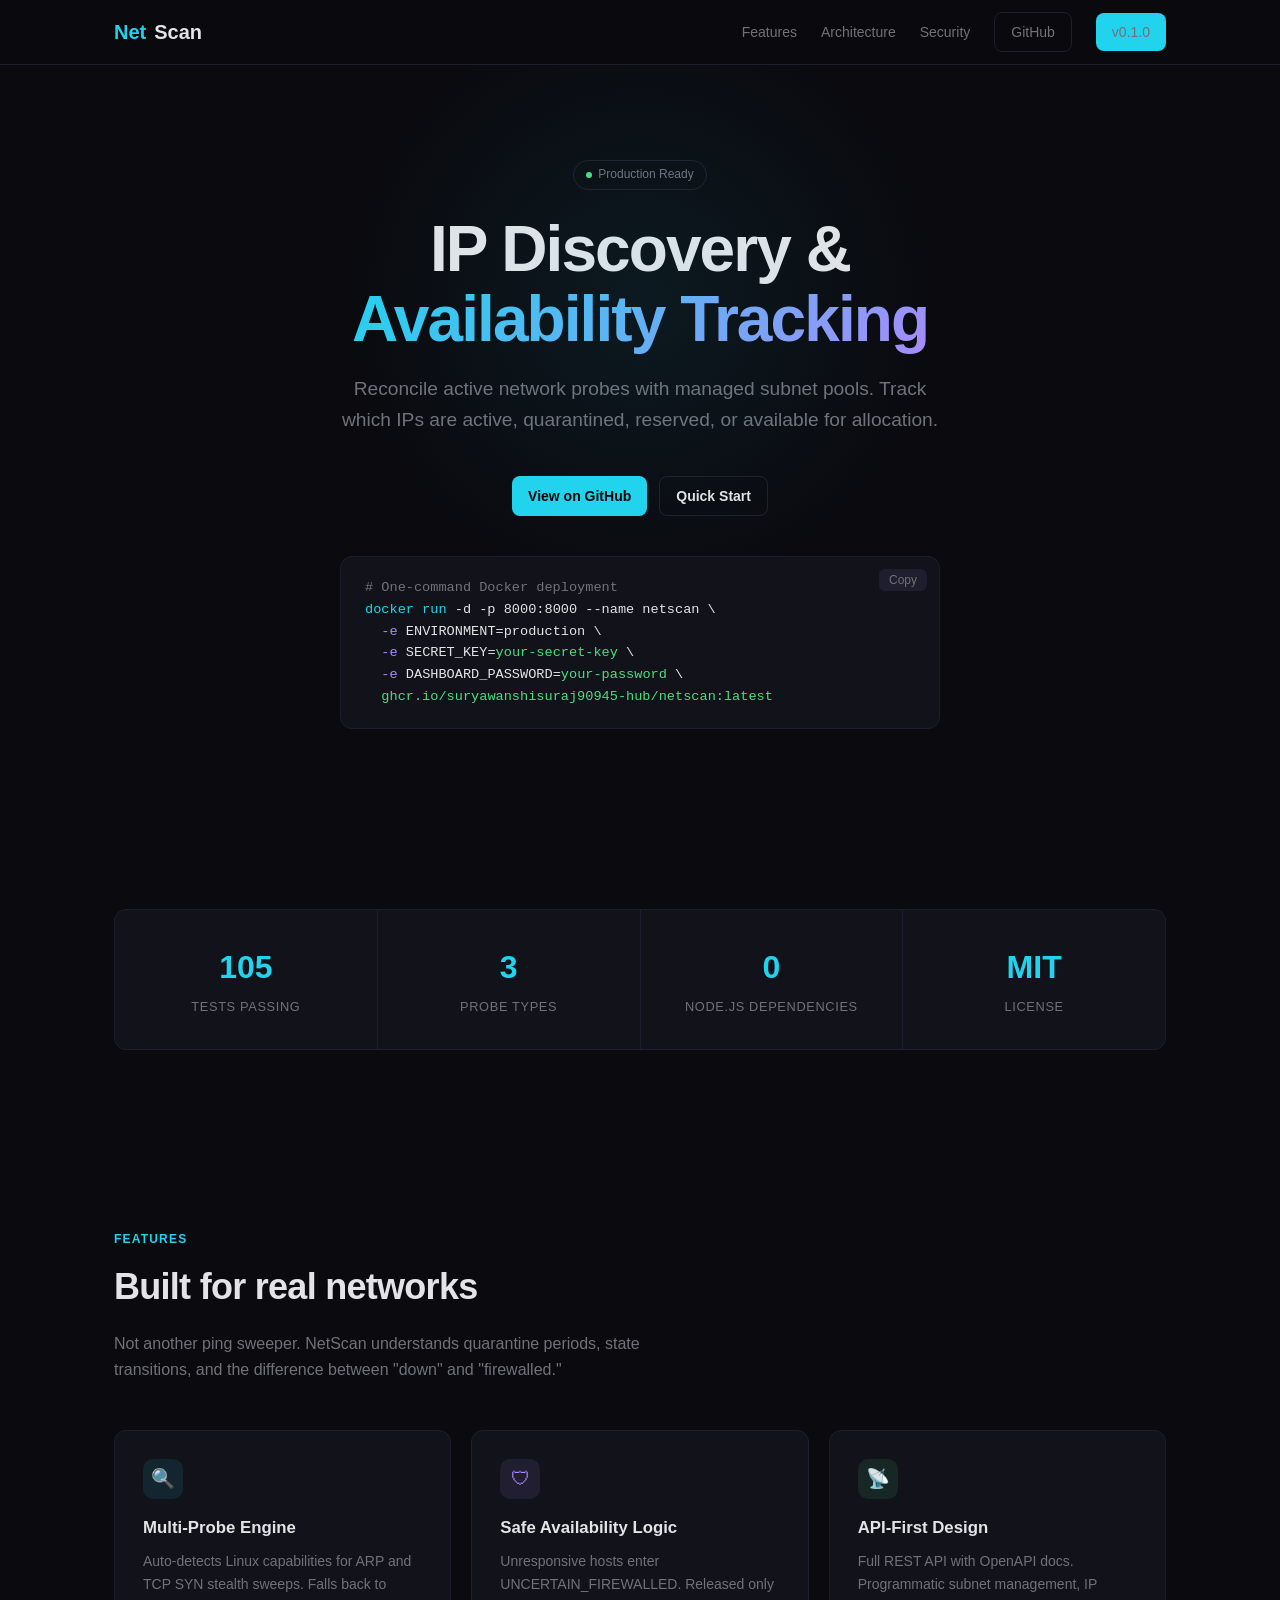
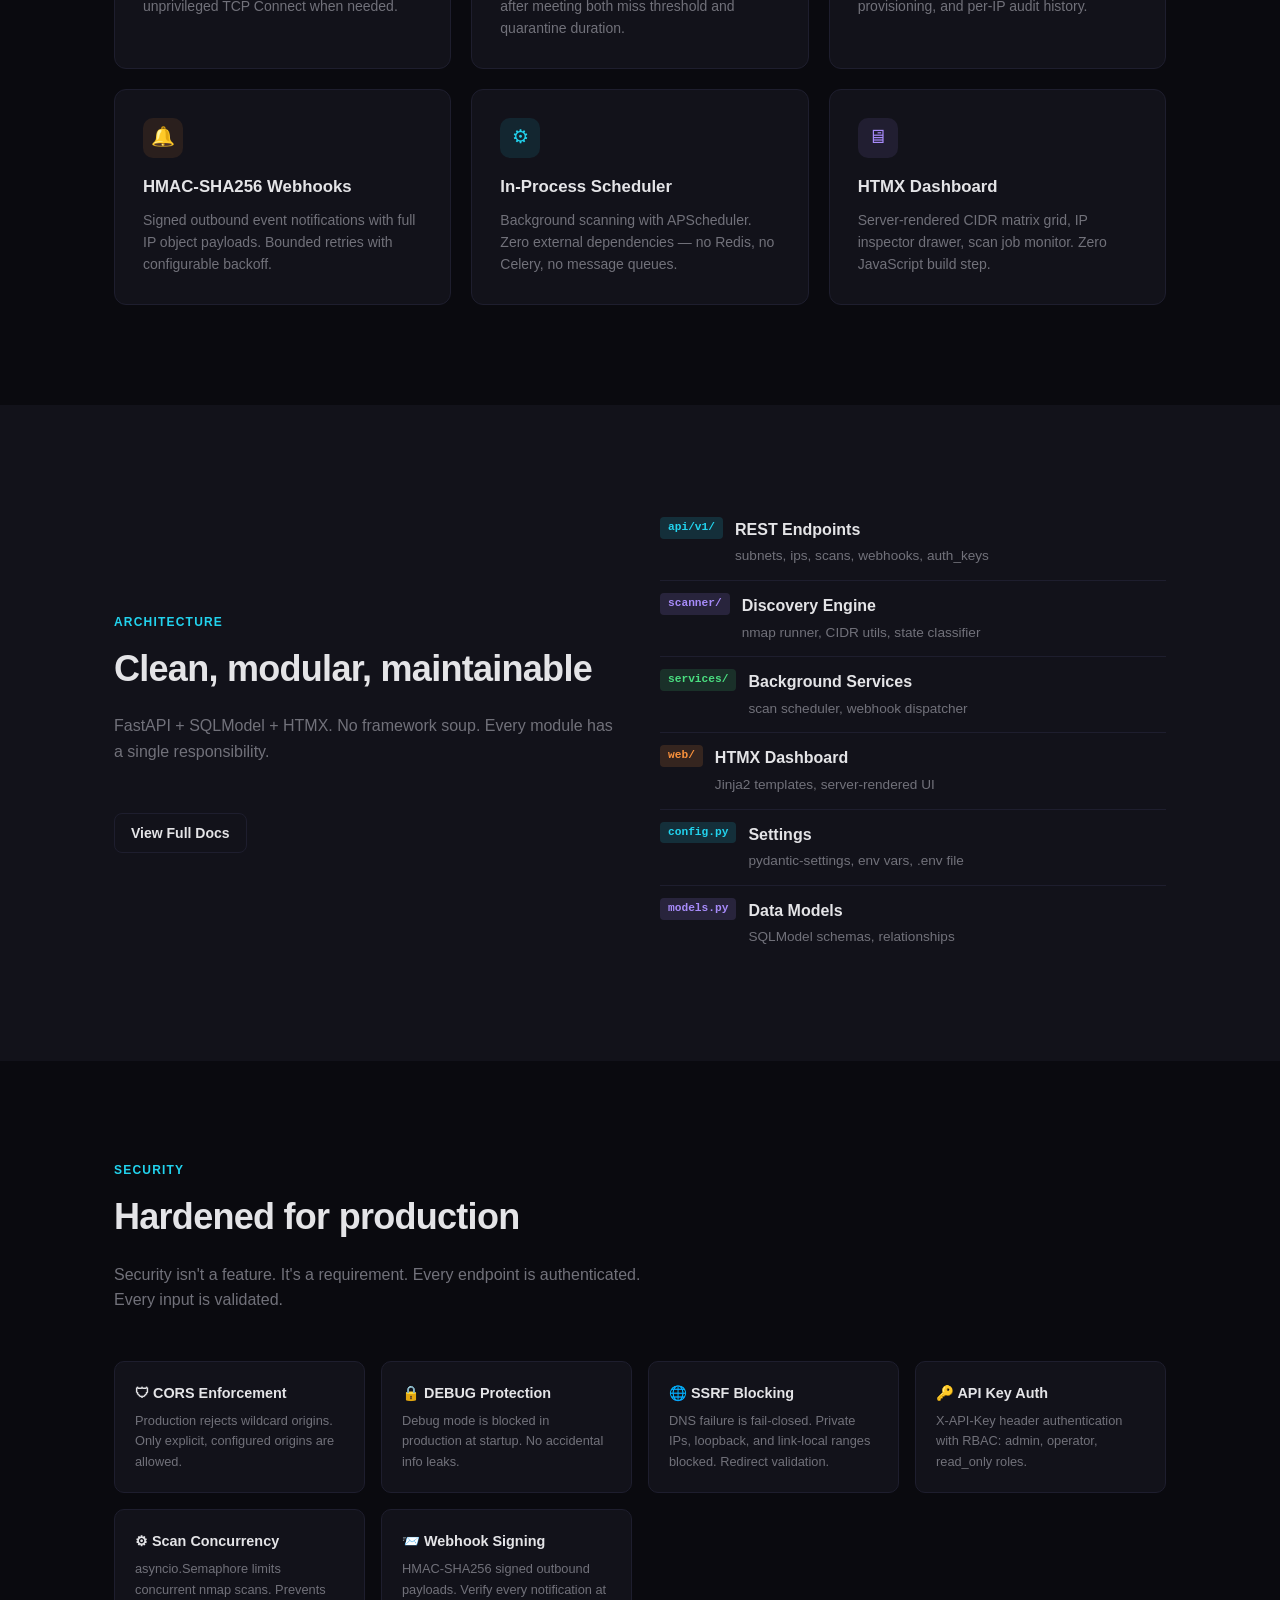
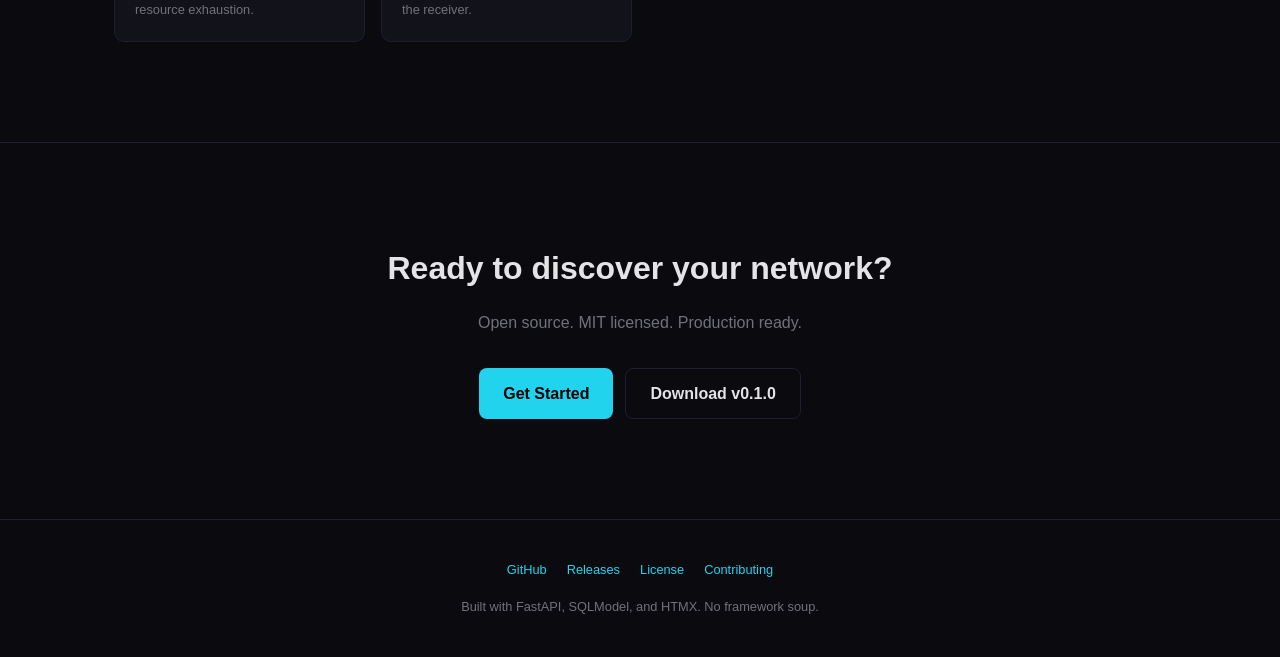
==== docs/index.html @ 88628615 "docs: add marketing landing page for GitHub Pages" ====
<!DOCTYPE html>
<html lang="en">
<head>
    <meta charset="UTF-8">
    <meta name="viewport" content="width=device-width, initial-scale=1.0">
    <title>NetScan — IP Discovery & Availability Tracking</title>
    <meta name="description" content="Production-grade IP discovery and availability tracking platform. Reconcile active network probes with managed subnet pools.">
    <link rel="icon" href="data:image/svg+xml,<svg xmlns='http://www.w3.org/2000/svg' viewBox='0 0 100 100'><text y='.9em' font-size='90'>🔍</text></svg>">
    <style>
        *{margin:0;padding:0;box-sizing:border-box}
        :root{
            --bg:#0a0a0f;--surface:#12121a;--border:#1e1e2e;
            --text:#e4e4e7;--muted:#71717a;--accent:#22d3ee;--accent2:#a78bfa;
            --green:#4ade80;--orange:#fb923c;--red:#f87171;
        }
        body{font-family:-apple-system,BlinkMacSystemFont,'Segoe UI',Roboto,sans-serif;background:var(--bg);color:var(--text);line-height:1.6;overflow-x:hidden}
        a{color:var(--accent);text-decoration:none}
        a:hover{text-decoration:underline}

        .container{max-width:1100px;margin:0 auto;padding:0 24px}

        /* NAV */
        nav{position:fixed;top:0;left:0;right:0;z-index:100;background:rgba(10,10,15,.85);backdrop-filter:blur(12px);border-bottom:1px solid var(--border)}
        nav .container{display:flex;align-items:center;justify-content:space-between;height:64px}
        .logo{font-size:1.25rem;font-weight:700;color:var(--text);display:flex;align-items:center;gap:8px}
        .logo span{color:var(--accent)}
        .nav-links{display:flex;gap:24px;align-items:center}
        .nav-links a{color:var(--muted);font-size:.875rem;font-weight:500;transition:color .2s}
        .nav-links a:hover{color:var(--text);text-decoration:none}
        .btn{display:inline-flex;align-items:center;gap:6px;padding:8px 16px;border-radius:8px;font-size:.875rem;font-weight:600;transition:all .2s}
        .btn-primary{background:var(--accent);color:#000}
        .btn-primary:hover{background:#06b6d4;text-decoration:none}
        .btn-outline{border:1px solid var(--border);color:var(--text)}
        .btn-outline:hover{border-color:var(--accent);color:var(--accent);text-decoration:none}

        /* HERO */
        .hero{padding:160px 0 100px;text-align:center;position:relative}
        .hero::before{content:'';position:absolute;top:0;left:50%;transform:translateX(-50%);width:600px;height:600px;background:radial-gradient(circle,rgba(34,211,238,.08) 0%,transparent 70%);pointer-events:none}
        .badge{display:inline-flex;align-items:center;gap:6px;padding:4px 12px;border:1px solid var(--border);border-radius:999px;font-size:.75rem;color:var(--muted);margin-bottom:24px}
        .badge .dot{width:6px;height:6px;border-radius:50%;background:var(--green);animation:pulse 2s infinite}
        @keyframes pulse{0%,100%{opacity:1}50%{opacity:.4}}
        h1{font-size:clamp(2.5rem,6vw,4rem);font-weight:800;line-height:1.1;margin-bottom:20px;letter-spacing:-.03em}
        h1 .gradient{background:linear-gradient(135deg,var(--accent),var(--accent2));-webkit-background-clip:text;-webkit-text-fill-color:transparent}
        .hero-sub{font-size:1.2rem;color:var(--muted);max-width:600px;margin:0 auto 40px}
        .hero-actions{display:flex;gap:12px;justify-content:center;flex-wrap:wrap}

        /* CODE */
        .code-block{background:var(--surface);border:1px solid var(--border);border-radius:12px;padding:20px 24px;text-align:left;max-width:600px;margin:40px auto 0;font-family:'SF Mono',Fira Code,monospace;font-size:.85rem;overflow-x:auto;position:relative}
        .code-block .comment{color:var(--muted)}
        .code-block .cmd{color:var(--accent)}
        .code-block .flag{color:var(--accent2)}
        .code-block .str{color:var(--green)}
        .copy-btn{position:absolute;top:12px;right:12px;background:var(--border);border:none;color:var(--muted);padding:4px 10px;border-radius:6px;font-size:.75rem;cursor:pointer;transition:all .2s}
        .copy-btn:hover{color:var(--text);background:#2a2a3a}

        /* STATS */
        .stats{display:grid;grid-template-columns:repeat(4,1fr);gap:1px;background:var(--border);border:1px solid var(--border);border-radius:12px;overflow:hidden;margin:80px 0}
        .stat{background:var(--surface);padding:32px 20px;text-align:center}
        .stat-value{font-size:2rem;font-weight:800;color:var(--accent)}
        .stat-label{font-size:.8rem;color:var(--muted);margin-top:4px;text-transform:uppercase;letter-spacing:.05em}

        /* FEATURES */
        .section{padding:100px 0}
        .section-label{font-size:.75rem;text-transform:uppercase;letter-spacing:.1em;color:var(--accent);font-weight:600;margin-bottom:8px}
        .section-title{font-size:2.25rem;font-weight:700;margin-bottom:16px;letter-spacing:-.02em}
        .section-desc{color:var(--muted);max-width:560px;margin-bottom:48px}
        .features{display:grid;grid-template-columns:repeat(auto-fit,minmax(300px,1fr));gap:20px}
        .feature{background:var(--surface);border:1px solid var(--border);border-radius:12px;padding:28px;transition:border-color .2s}
        .feature:hover{border-color:var(--accent)}
        .feature-icon{width:40px;height:40px;border-radius:10px;display:flex;align-items:center;justify-content:center;font-size:1.2rem;margin-bottom:16px}
        .feature-icon.cyan{background:rgba(34,211,238,.1);color:var(--accent)}
        .feature-icon.purple{background:rgba(167,139,250,.1);color:var(--accent2)}
        .feature-icon.green{background:rgba(74,222,128,.1);color:var(--green)}
        .feature-icon.orange{background:rgba(251,146,60,.1);color:var(--orange)}
        .feature h3{font-size:1.05rem;font-weight:600;margin-bottom:8px}
        .feature p{font-size:.875rem;color:var(--muted);line-height:1.6}

        /* ARCHITECTURE */
        .arch-grid{display:grid;grid-template-columns:1fr 1fr;gap:40px;align-items:center}
        .arch-list{list-style:none}
        .arch-list li{padding:12px 0;border-bottom:1px solid var(--border);display:flex;align-items:flex-start;gap:12px}
        .arch-list li:last-child{border:none}
        .arch-tag{font-size:.7rem;padding:2px 8px;border-radius:4px;font-weight:600;white-space:nowrap;font-family:monospace}
        .arch-tag.api{background:rgba(34,211,238,.15);color:var(--accent)}
        .arch-tag.scanner{background:rgba(167,139,250,.15);color:var(--accent2)}
        .arch-tag.service{background:rgba(74,222,128,.15);color:var(--green)}
        .arch-tag.web{background:rgba(251,146,60,.15);color:var(--orange)}

        /* SECURITY */
        .security-grid{display:grid;grid-template-columns:repeat(auto-fit,minmax(240px,1fr));gap:16px}
        .security-card{background:var(--surface);border:1px solid var(--border);border-radius:10px;padding:20px}
        .security-card h4{font-size:.9rem;font-weight:600;margin-bottom:6px;display:flex;align-items:center;gap:8px}
        .security-card p{font-size:.8rem;color:var(--muted)}

        /* CTA */
        .cta{text-align:center;padding:100px 0;border-top:1px solid var(--border)}
        .cta h2{font-size:2rem;font-weight:700;margin-bottom:16px}
        .cta p{color:var(--muted);margin-bottom:32px}

        /* FOOTER */
        footer{border-top:1px solid var(--border);padding:40px 0;text-align:center;color:var(--muted);font-size:.8rem}
        footer .links{display:flex;gap:20px;justify-content:center;margin-bottom:16px}

        @media(max-width:768px){
            .stats{grid-template-columns:repeat(2,1fr)}
            .arch-grid{grid-template-columns:1fr}
            .nav-links a:not(.btn){display:none}
        }
    </style>
</head>
<body>

<nav>
    <div class="container">
        <div class="logo"><span>Net</span>Scan</div>
        <div class="nav-links">
            <a href="#features">Features</a>
            <a href="#architecture">Architecture</a>
            <a href="#security">Security</a>
            <a href="https://github.com/suryawanshisuraj90945-hub/netscan" class="btn btn-outline" target="_blank">GitHub</a>
            <a href="https://github.com/suryawanshisuraj90945-hub/netscan/releases" class="btn btn-primary" target="_blank">v0.1.0</a>
        </div>
    </div>
</nav>

<section class="hero">
    <div class="container">
        <div class="badge"><span class="dot"></span> Production Ready</div>
        <h1>IP Discovery &<br><span class="gradient">Availability Tracking</span></h1>
        <p class="hero-sub">Reconcile active network probes with managed subnet pools. Track which IPs are active, quarantined, reserved, or available for allocation.</p>
        <div class="hero-actions">
            <a href="https://github.com/suryawanshisuraj90945-hub/netscan" class="btn btn-primary" target="_blank">View on GitHub</a>
            <a href="https://github.com/suryawanshisuraj90945-hub/netscan#quickstart" class="btn btn-outline" target="_blank">Quick Start</a>
        </div>
        <div class="code-block">
            <button class="copy-btn" onclick="navigator.clipboard.writeText(this.dataset.cmd)">Copy</button>
            <span class="comment"># One-command Docker deployment</span><br>
            <span class="cmd">docker run</span> -d -p 8000:8000 --name netscan \<br>
            &nbsp;&nbsp;<span class="flag">-e</span> ENVIRONMENT=production \<br>
            &nbsp;&nbsp;<span class="flag">-e</span> SECRET_KEY=<span class="str">your-secret-key</span> \<br>
            &nbsp;&nbsp;<span class="flag">-e</span> DASHBOARD_PASSWORD=<span class="str">your-password</span> \<br>
            &nbsp;&nbsp;<span class="str">ghcr.io/suryawanshisuraj90945-hub/netscan:latest</span>
        </div>
    </div>
</section>

<section class="container">
    <div class="stats">
        <div class="stat"><div class="stat-value">105</div><div class="stat-label">Tests Passing</div></div>
        <div class="stat"><div class="stat-value">3</div><div class="stat-label">Probe Types</div></div>
        <div class="stat"><div class="stat-value">0</div><div class="stat-label">Node.js Dependencies</div></div>
        <div class="stat"><div class="stat-value">MIT</div><div class="stat-label">License</div></div>
    </div>
</section>

<section class="section" id="features">
    <div class="container">
        <div class="section-label">Features</div>
        <h2 class="section-title">Built for real networks</h2>
        <p class="section-desc">Not another ping sweeper. NetScan understands quarantine periods, state transitions, and the difference between "down" and "firewalled."</p>
        <div class="features">
            <div class="feature">
                <div class="feature-icon cyan">&#x1f50d;</div>
                <h3>Multi-Probe Engine</h3>
                <p>Auto-detects Linux capabilities for ARP and TCP SYN stealth sweeps. Falls back to unprivileged TCP Connect when needed.</p>
            </div>
            <div class="feature">
                <div class="feature-icon purple">&#x1f6e1;</div>
                <h3>Safe Availability Logic</h3>
                <p>Unresponsive hosts enter UNCERTAIN_FIREWALLED. Released only after meeting both miss threshold and quarantine duration.</p>
            </div>
            <div class="feature">
                <div class="feature-icon green">&#x1f4e1;</div>
                <h3>API-First Design</h3>
                <p>Full REST API with OpenAPI docs. Programmatic subnet management, IP provisioning, and per-IP audit history.</p>
            </div>
            <div class="feature">
                <div class="feature-icon orange">&#x1f514;</div>
                <h3>HMAC-SHA256 Webhooks</h3>
                <p>Signed outbound event notifications with full IP object payloads. Bounded retries with configurable backoff.</p>
            </div>
            <div class="feature">
                <div class="feature-icon cyan">&#x2699;</div>
                <h3>In-Process Scheduler</h3>
                <p>Background scanning with APScheduler. Zero external dependencies &mdash; no Redis, no Celery, no message queues.</p>
            </div>
            <div class="feature">
                <div class="feature-icon purple">&#x1f5a5;</div>
                <h3>HTMX Dashboard</h3>
                <p>Server-rendered CIDR matrix grid, IP inspector drawer, scan job monitor. Zero JavaScript build step.</p>
            </div>
        </div>
    </div>
</section>

<section class="section" id="architecture" style="background:var(--surface)">
    <div class="container">
        <div class="arch-grid">
            <div>
                <div class="section-label">Architecture</div>
                <h2 class="section-title">Clean, modular, maintainable</h2>
                <p class="section-desc">FastAPI + SQLModel + HTMX. No framework soup. Every module has a single responsibility.</p>
                <a href="https://github.com/suryawanshisuraj90945-hub/netscan#architecture" class="btn btn-outline" target="_blank">View Full Docs</a>
            </div>
            <ul class="arch-list">
                <li><span class="arch-tag api">api/v1/</span><div><strong>REST Endpoints</strong><br><span style="color:var(--muted);font-size:.85rem">subnets, ips, scans, webhooks, auth_keys</span></div></li>
                <li><span class="arch-tag scanner">scanner/</span><div><strong>Discovery Engine</strong><br><span style="color:var(--muted);font-size:.85rem">nmap runner, CIDR utils, state classifier</span></div></li>
                <li><span class="arch-tag service">services/</span><div><strong>Background Services</strong><br><span style="color:var(--muted);font-size:.85rem">scan scheduler, webhook dispatcher</span></div></li>
                <li><span class="arch-tag web">web/</span><div><strong>HTMX Dashboard</strong><br><span style="color:var(--muted);font-size:.85rem">Jinja2 templates, server-rendered UI</span></div></li>
                <li><span class="arch-tag api">config.py</span><div><strong>Settings</strong><br><span style="color:var(--muted);font-size:.85rem">pydantic-settings, env vars, .env file</span></div></li>
                <li><span class="arch-tag scanner">models.py</span><div><strong>Data Models</strong><br><span style="color:var(--muted);font-size:.85rem">SQLModel schemas, relationships</span></div></li>
            </ul>
        </div>
    </div>
</section>

<section class="section" id="security">
    <div class="container">
        <div class="section-label">Security</div>
        <h2 class="section-title">Hardened for production</h2>
        <p class="section-desc">Security isn't a feature. It's a requirement. Every endpoint is authenticated. Every input is validated.</p>
        <div class="security-grid">
            <div class="security-card">
                <h4>&#x1f6e1; CORS Enforcement</h4>
                <p>Production rejects wildcard origins. Only explicit, configured origins are allowed.</p>
            </div>
            <div class="security-card">
                <h4>&#x1f512; DEBUG Protection</h4>
                <p>Debug mode is blocked in production at startup. No accidental info leaks.</p>
            </div>
            <div class="security-card">
                <h4>&#x1f310; SSRF Blocking</h4>
                <p>DNS failure is fail-closed. Private IPs, loopback, and link-local ranges blocked. Redirect validation.</p>
            </div>
            <div class="security-card">
                <h4>&#x1f511; API Key Auth</h4>
                <p>X-API-Key header authentication with RBAC: admin, operator, read_only roles.</p>
            </div>
            <div class="security-card">
                <h4>&#x2699; Scan Concurrency</h4>
                <p>asyncio.Semaphore limits concurrent nmap scans. Prevents resource exhaustion.</p>
            </div>
            <div class="security-card">
                <h4>&#x1f4e8; Webhook Signing</h4>
                <p>HMAC-SHA256 signed outbound payloads. Verify every notification at the receiver.</p>
            </div>
        </div>
    </div>
</section>

<section class="cta">
    <div class="container">
        <h2>Ready to discover your network?</h2>
        <p>Open source. MIT licensed. Production ready.</p>
        <div style="display:flex;gap:12px;justify-content:center;flex-wrap:wrap">
            <a href="https://github.com/suryawanshisuraj90945-hub/netscan" class="btn btn-primary" target="_blank" style="padding:12px 24px;font-size:1rem">Get Started</a>
            <a href="https://github.com/suryawanshisuraj90945-hub/netscan/releases" class="btn btn-outline" target="_blank" style="padding:12px 24px;font-size:1rem">Download v0.1.0</a>
        </div>
    </div>
</section>

<footer>
    <div class="container">
        <div class="links">
            <a href="https://github.com/suryawanshisuraj90945-hub/netscan" target="_blank">GitHub</a>
            <a href="https://github.com/suryawanshisuraj90945-hub/netscan/releases" target="_blank">Releases</a>
            <a href="https://github.com/suryawanshisuraj90945-hub/netscan/blob/main/LICENSE" target="_blank">License</a>
            <a href="https://github.com/suryawanshisuraj90945-hub/netscan/blob/main/CONTRIBUTING.md" target="_blank">Contributing</a>
        </div>
        <p>Built with FastAPI, SQLModel, and HTMX. No framework soup.</p>
    </div>
</footer>

<script>
document.querySelectorAll('.copy-btn').forEach(btn => {
    const block = btn.closest('.code-block');
    const text = block.textContent.replace('Copy', '').trim();
    btn.dataset.cmd = text;
});
</script>

</body>
</html>
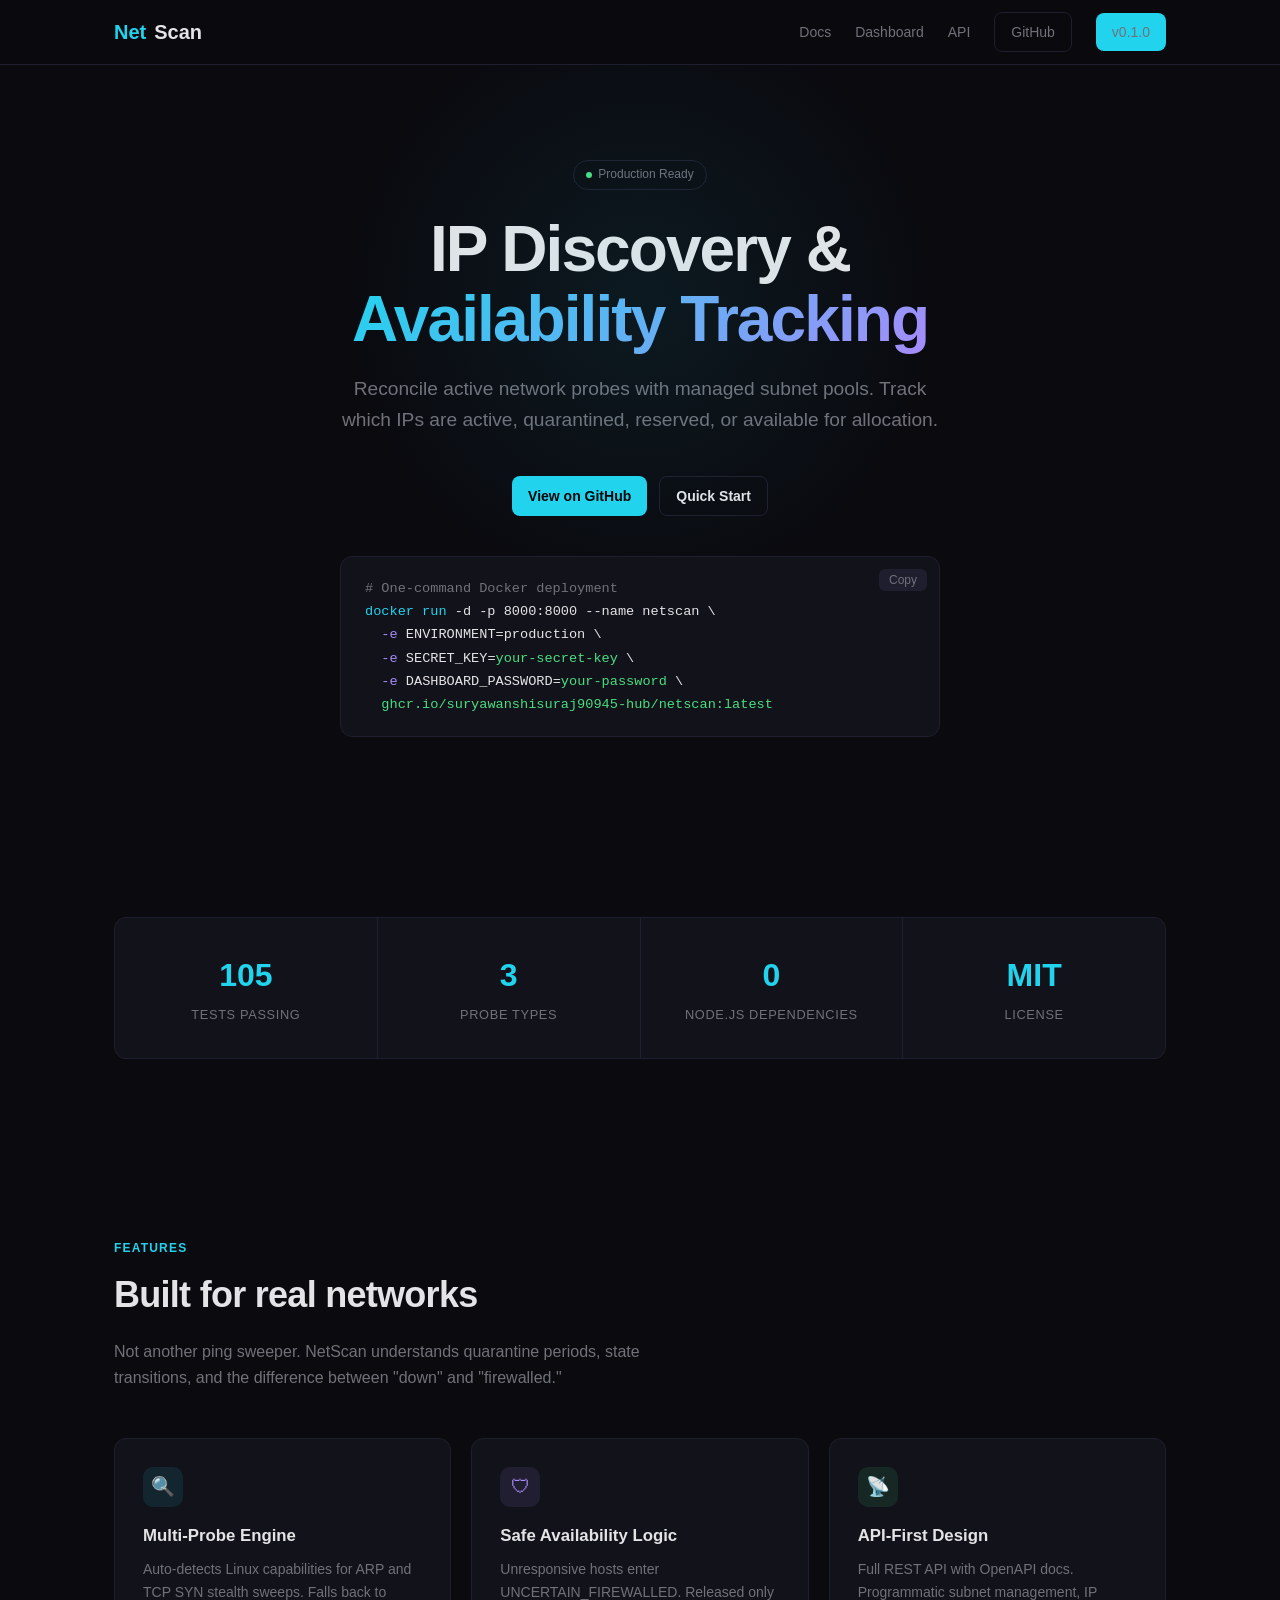
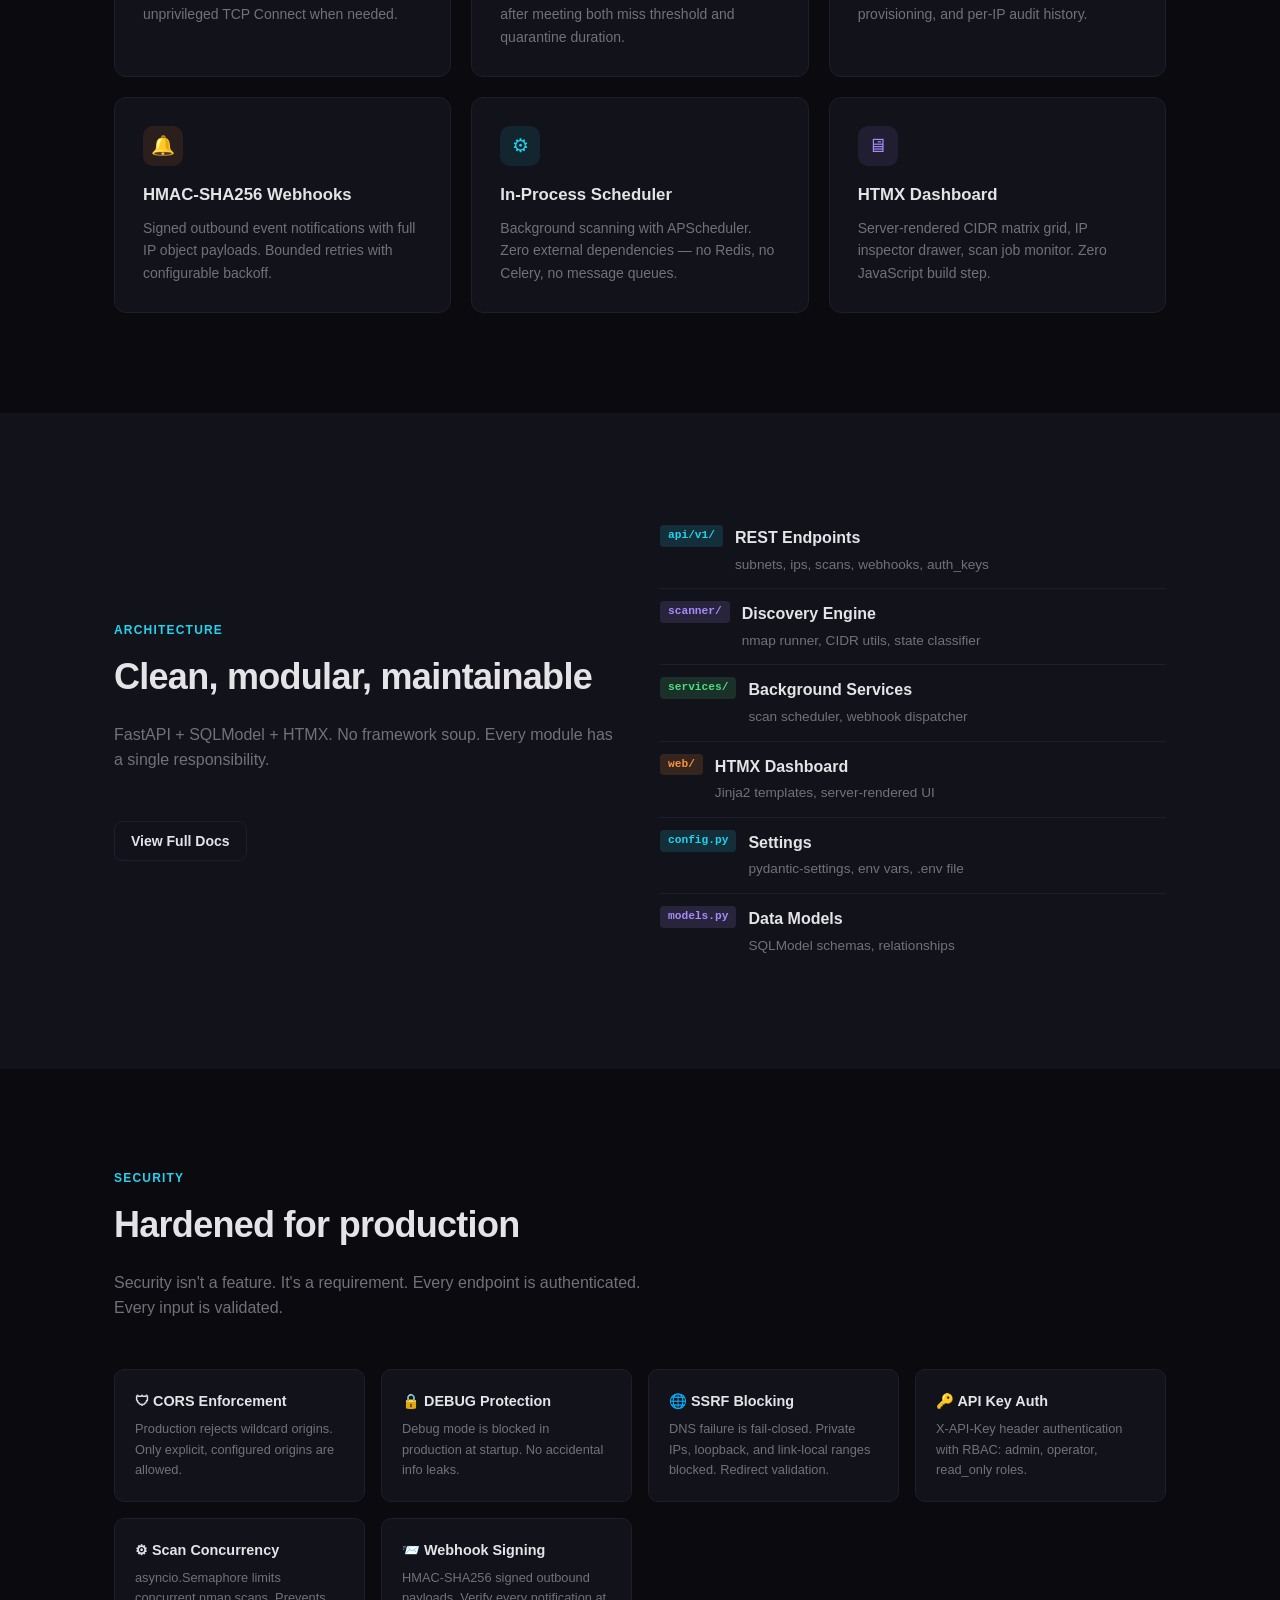
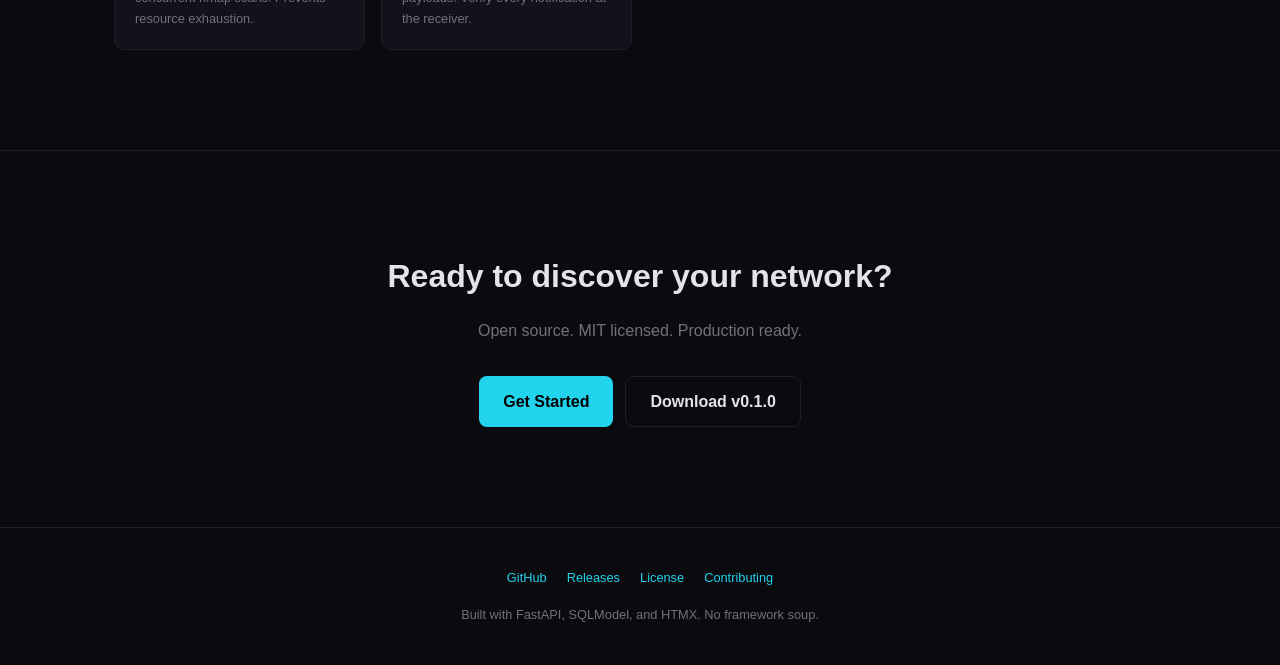
==== commit 9b602701: "docs: add documentation, dashboard guide, and API reference pages" ====
--- a/docs/index.html
+++ b/docs/index.html
@@ -6,34 +6,8 @@
     <title>NetScan — IP Discovery & Availability Tracking</title>
     <meta name="description" content="Production-grade IP discovery and availability tracking platform. Reconcile active network probes with managed subnet pools.">
     <link rel="icon" href="data:image/svg+xml,<svg xmlns='http://www.w3.org/2000/svg' viewBox='0 0 100 100'><text y='.9em' font-size='90'>🔍</text></svg>">
+    <link rel="stylesheet" href="style.css">
     <style>
-        *{margin:0;padding:0;box-sizing:border-box}
-        :root{
-            --bg:#0a0a0f;--surface:#12121a;--border:#1e1e2e;
-            --text:#e4e4e7;--muted:#71717a;--accent:#22d3ee;--accent2:#a78bfa;
-            --green:#4ade80;--orange:#fb923c;--red:#f87171;
-        }
-        body{font-family:-apple-system,BlinkMacSystemFont,'Segoe UI',Roboto,sans-serif;background:var(--bg);color:var(--text);line-height:1.6;overflow-x:hidden}
-        a{color:var(--accent);text-decoration:none}
-        a:hover{text-decoration:underline}
-
-        .container{max-width:1100px;margin:0 auto;padding:0 24px}
-
-        /* NAV */
-        nav{position:fixed;top:0;left:0;right:0;z-index:100;background:rgba(10,10,15,.85);backdrop-filter:blur(12px);border-bottom:1px solid var(--border)}
-        nav .container{display:flex;align-items:center;justify-content:space-between;height:64px}
-        .logo{font-size:1.25rem;font-weight:700;color:var(--text);display:flex;align-items:center;gap:8px}
-        .logo span{color:var(--accent)}
-        .nav-links{display:flex;gap:24px;align-items:center}
-        .nav-links a{color:var(--muted);font-size:.875rem;font-weight:500;transition:color .2s}
-        .nav-links a:hover{color:var(--text);text-decoration:none}
-        .btn{display:inline-flex;align-items:center;gap:6px;padding:8px 16px;border-radius:8px;font-size:.875rem;font-weight:600;transition:all .2s}
-        .btn-primary{background:var(--accent);color:#000}
-        .btn-primary:hover{background:#06b6d4;text-decoration:none}
-        .btn-outline{border:1px solid var(--border);color:var(--text)}
-        .btn-outline:hover{border-color:var(--accent);color:var(--accent);text-decoration:none}
-
-        /* HERO */
         .hero{padding:160px 0 100px;text-align:center;position:relative}
         .hero::before{content:'';position:absolute;top:0;left:50%;transform:translateX(-50%);width:600px;height:600px;background:radial-gradient(circle,rgba(34,211,238,.08) 0%,transparent 70%);pointer-events:none}
         .badge{display:inline-flex;align-items:center;gap:6px;padding:4px 12px;border:1px solid var(--border);border-radius:999px;font-size:.75rem;color:var(--muted);margin-bottom:24px}
@@ -43,23 +17,13 @@
         h1 .gradient{background:linear-gradient(135deg,var(--accent),var(--accent2));-webkit-background-clip:text;-webkit-text-fill-color:transparent}
         .hero-sub{font-size:1.2rem;color:var(--muted);max-width:600px;margin:0 auto 40px}
         .hero-actions{display:flex;gap:12px;justify-content:center;flex-wrap:wrap}
-
-        /* CODE */
-        .code-block{background:var(--surface);border:1px solid var(--border);border-radius:12px;padding:20px 24px;text-align:left;max-width:600px;margin:40px auto 0;font-family:'SF Mono',Fira Code,monospace;font-size:.85rem;overflow-x:auto;position:relative}
-        .code-block .comment{color:var(--muted)}
-        .code-block .cmd{color:var(--accent)}
-        .code-block .flag{color:var(--accent2)}
-        .code-block .str{color:var(--green)}
+        .code-block{max-width:600px;margin:40px auto 0;text-align:left;position:relative}
         .copy-btn{position:absolute;top:12px;right:12px;background:var(--border);border:none;color:var(--muted);padding:4px 10px;border-radius:6px;font-size:.75rem;cursor:pointer;transition:all .2s}
         .copy-btn:hover{color:var(--text);background:#2a2a3a}
-
-        /* STATS */
         .stats{display:grid;grid-template-columns:repeat(4,1fr);gap:1px;background:var(--border);border:1px solid var(--border);border-radius:12px;overflow:hidden;margin:80px 0}
         .stat{background:var(--surface);padding:32px 20px;text-align:center}
         .stat-value{font-size:2rem;font-weight:800;color:var(--accent)}
         .stat-label{font-size:.8rem;color:var(--muted);margin-top:4px;text-transform:uppercase;letter-spacing:.05em}
-
-        /* FEATURES */
         .section{padding:100px 0}
         .section-label{font-size:.75rem;text-transform:uppercase;letter-spacing:.1em;color:var(--accent);font-weight:600;margin-bottom:8px}
         .section-title{font-size:2.25rem;font-weight:700;margin-bottom:16px;letter-spacing:-.02em}
@@ -74,8 +38,6 @@
         .feature-icon.orange{background:rgba(251,146,60,.1);color:var(--orange)}
         .feature h3{font-size:1.05rem;font-weight:600;margin-bottom:8px}
         .feature p{font-size:.875rem;color:var(--muted);line-height:1.6}
-
-        /* ARCHITECTURE */
         .arch-grid{display:grid;grid-template-columns:1fr 1fr;gap:40px;align-items:center}
         .arch-list{list-style:none}
         .arch-list li{padding:12px 0;border-bottom:1px solid var(--border);display:flex;align-items:flex-start;gap:12px}
@@ -85,27 +47,16 @@
         .arch-tag.scanner{background:rgba(167,139,250,.15);color:var(--accent2)}
         .arch-tag.service{background:rgba(74,222,128,.15);color:var(--green)}
         .arch-tag.web{background:rgba(251,146,60,.15);color:var(--orange)}
-
-        /* SECURITY */
         .security-grid{display:grid;grid-template-columns:repeat(auto-fit,minmax(240px,1fr));gap:16px}
         .security-card{background:var(--surface);border:1px solid var(--border);border-radius:10px;padding:20px}
         .security-card h4{font-size:.9rem;font-weight:600;margin-bottom:6px;display:flex;align-items:center;gap:8px}
         .security-card p{font-size:.8rem;color:var(--muted)}
-
-        /* CTA */
         .cta{text-align:center;padding:100px 0;border-top:1px solid var(--border)}
         .cta h2{font-size:2rem;font-weight:700;margin-bottom:16px}
         .cta p{color:var(--muted);margin-bottom:32px}
-
-        /* FOOTER */
         footer{border-top:1px solid var(--border);padding:40px 0;text-align:center;color:var(--muted);font-size:.8rem}
         footer .links{display:flex;gap:20px;justify-content:center;margin-bottom:16px}
-
-        @media(max-width:768px){
-            .stats{grid-template-columns:repeat(2,1fr)}
-            .arch-grid{grid-template-columns:1fr}
-            .nav-links a:not(.btn){display:none}
-        }
+        @media(max-width:768px){.stats{grid-template-columns:repeat(2,1fr)}.arch-grid{grid-template-columns:1fr}.nav-links a:not(.btn){display:none}}
     </style>
 </head>
 <body>
@@ -114,9 +65,9 @@
     <div class="container">
         <div class="logo"><span>Net</span>Scan</div>
         <div class="nav-links">
-            <a href="#features">Features</a>
-            <a href="#architecture">Architecture</a>
-            <a href="#security">Security</a>
+            <a href="docs.html">Docs</a>
+            <a href="dashboard.html">Dashboard</a>
+            <a href="api.html">API</a>
             <a href="https://github.com/suryawanshisuraj90945-hub/netscan" class="btn btn-outline" target="_blank">GitHub</a>
             <a href="https://github.com/suryawanshisuraj90945-hub/netscan/releases" class="btn btn-primary" target="_blank">v0.1.0</a>
         </div>
--- a/docs/style.css
+++ b/docs/style.css
@@ -0,0 +1,80 @@
+*{margin:0;padding:0;box-sizing:border-box}
+:root{--bg:#0a0a0f;--surface:#12121a;--border:#1e1e2e;--text:#e4e4e7;--muted:#71717a;--accent:#22d3ee;--accent2:#a78bfa;--green:#4ade80;--orange:#fb923c;--red:#f87171}
+body{font-family:-apple-system,BlinkMacSystemFont,'Segoe UI',Roboto,sans-serif;background:var(--bg);color:var(--text);line-height:1.6}
+a{color:var(--accent);text-decoration:none}a:hover{text-decoration:underline}
+.container{max-width:1100px;margin:0 auto;padding:0 24px}
+code{background:rgba(34,211,238,.1);padding:2px 6px;border-radius:4px;font-size:.85em;font-family:'SF Mono',Fira Code,monospace;color:var(--accent)}
+
+nav{position:fixed;top:0;left:0;right:0;z-index:100;background:rgba(10,10,15,.85);backdrop-filter:blur(12px);border-bottom:1px solid var(--border)}
+nav .container{display:flex;align-items:center;justify-content:space-between;height:64px}
+.logo{font-size:1.25rem;font-weight:700;color:var(--text);display:flex;align-items:center;gap:8px}.logo span{color:var(--accent)}
+.nav-links{display:flex;gap:24px;align-items:center}
+.nav-links a{color:var(--muted);font-size:.875rem;font-weight:500;transition:color .2s}.nav-links a:hover,.nav-links a.active{color:var(--text);text-decoration:none}
+.btn{display:inline-flex;align-items:center;gap:6px;padding:8px 16px;border-radius:8px;font-size:.875rem;font-weight:600;transition:all .2s}
+.btn-primary{background:var(--accent);color:#000}.btn-primary:hover{background:#06b6d4;text-decoration:none}
+.btn-outline{border:1px solid var(--border);color:var(--text)}.btn-outline:hover{border-color:var(--accent);color:var(--accent);text-decoration:none}
+
+.code-block{background:var(--surface);border:1px solid var(--border);border-radius:12px;padding:20px 24px;font-family:'SF Mono',Fira Code,monospace;font-size:.85rem;overflow-x:auto;margin:16px 0;line-height:1.7}
+.code-block .comment{color:var(--muted)}.code-block .cmd{color:var(--accent)}.code-block .flag{color:var(--accent2)}.code-block .str{color:var(--green)}
+
+table{width:100%;border-collapse:collapse;margin:16px 0;font-size:.9rem}
+th,td{padding:10px 14px;text-align:left;border-bottom:1px solid var(--border)}
+th{color:var(--muted);font-weight:600;font-size:.8rem;text-transform:uppercase;letter-spacing:.05em}
+td code{font-size:.8em}
+
+.callout{padding:16px 20px;border-radius:8px;margin:16px 0;font-size:.9rem;border-left:3px solid}
+.callout-info{background:rgba(34,211,238,.05);border-color:var(--accent)}
+.callout-warning{background:rgba(251,146,60,.05);border-color:var(--orange)}
+.callout-danger{background:rgba(248,113,113,.05);border-color:var(--red)}
+
+.checklist{margin:16px 0}.check-item{display:flex;align-items:center;gap:10px;padding:8px 0;font-size:.9rem}.check-icon{color:var(--green);font-weight:700;font-size:1.1rem}
+
+.flow-diagram{display:flex;align-items:center;gap:8px;flex-wrap:wrap;margin:20px 0}
+.flow-step{padding:8px 16px;border:1px solid var(--border);border-radius:8px;font-size:.8rem;font-weight:600}
+.flow-step.active{border-color:var(--green);color:var(--green)}
+.flow-step.uncertain{border-color:var(--orange);color:var(--orange)}
+.flow-step.available{border-color:var(--accent);color:var(--accent)}
+.flow-arrow{color:var(--muted);font-size:1.2rem}
+
+.arch-diagram{display:flex;flex-direction:column;gap:0;align-items:center;margin:24px 0}
+.arch-box{width:280px;padding:16px;border:1px solid var(--border);border-radius:10px;text-align:center;background:var(--surface)}
+.arch-box h4{margin-bottom:4px;font-size:.95rem}.arch-box p{color:var(--muted);font-size:.8rem}
+.arch-arrow{color:var(--muted);font-size:1.5rem;padding:4px 0}
+.api-box{border-color:var(--accent)}.service-box{border-color:var(--green)}.scanner-box{border-color:var(--accent2)}.data-box{border-color:var(--orange)}
+
+.sidebar{width:220px;position:sticky;top:80px;align-self:flex-start;flex-shrink:0}
+.sidebar-nav .sidebar-section{margin-bottom:24px}
+.sidebar-nav h4{font-size:.7rem;text-transform:uppercase;letter-spacing:.1em;color:var(--muted);margin-bottom:8px}
+.sidebar-nav a{display:block;padding:4px 0;font-size:.85rem;color:var(--muted);transition:color .2s}.sidebar-nav a:hover{color:var(--text);text-decoration:none}
+
+.docs-page .container{display:flex;gap:40px;padding-top:100px;padding-bottom:80px}
+.docs-content{flex:1;min-width:0}
+.docs-content section{margin-bottom:60px;padding-bottom:40px;border-bottom:1px solid var(--border)}
+.docs-content section:last-child{border:none}
+.docs-content h1{font-size:1.8rem;font-weight:700;margin-bottom:12px;letter-spacing:-.02em}
+.docs-content h3{font-size:1.1rem;font-weight:600;margin:24px 0 8px;color:var(--text)}
+.docs-content p{color:var(--muted);margin-bottom:12px}
+.docs-content ol,.docs-content ul{margin:12px 0 12px 20px;color:var(--muted)}.docs-content li{margin-bottom:6px}
+
+.endpoint-group{margin-bottom:40px}
+.endpoint-group h2{font-size:1.3rem;font-weight:700;margin-bottom:16px;padding-bottom:8px;border-bottom:1px solid var(--border)}
+.endpoint{background:var(--surface);border:1px solid var(--border);border-radius:10px;padding:20px;margin-bottom:16px}
+.endpoint-header{display:flex;align-items:center;gap:10px;margin-bottom:12px;flex-wrap:wrap}
+.method{padding:4px 10px;border-radius:6px;font-size:.75rem;font-weight:700;font-family:monospace;text-transform:uppercase}
+.method-get{background:rgba(74,222,128,.15);color:var(--green)}
+.method-post{background:rgba(34,211,238,.15);color:var(--accent)}
+.method-patch{background:rgba(251,146,60,.15);color:var(--orange)}
+.method-delete{background:rgba(248,113,113,.15);color:var(--red)}
+.endpoint-path{font-family:'SF Mono',monospace;font-size:.9rem;color:var(--text)}
+.auth-badge{font-size:.7rem;padding:2px 8px;border-radius:4px;border:1px solid var(--border);color:var(--muted)}
+.auth-badge.admin{border-color:var(--orange);color:var(--orange)}
+.endpoint p{font-size:.875rem;color:var(--muted);margin-bottom:10px}
+.endpoint h4{font-size:.85rem;font-weight:600;margin:12px 0 6px;color:var(--text)}
+.param-table{font-size:.85rem}
+
+.hero-sub{font-size:1.1rem;color:var(--muted);margin-bottom:8px}
+
+@media(max-width:768px){
+    .sidebar{display:none}
+    .docs-page .container{flex-direction:column}
+}
